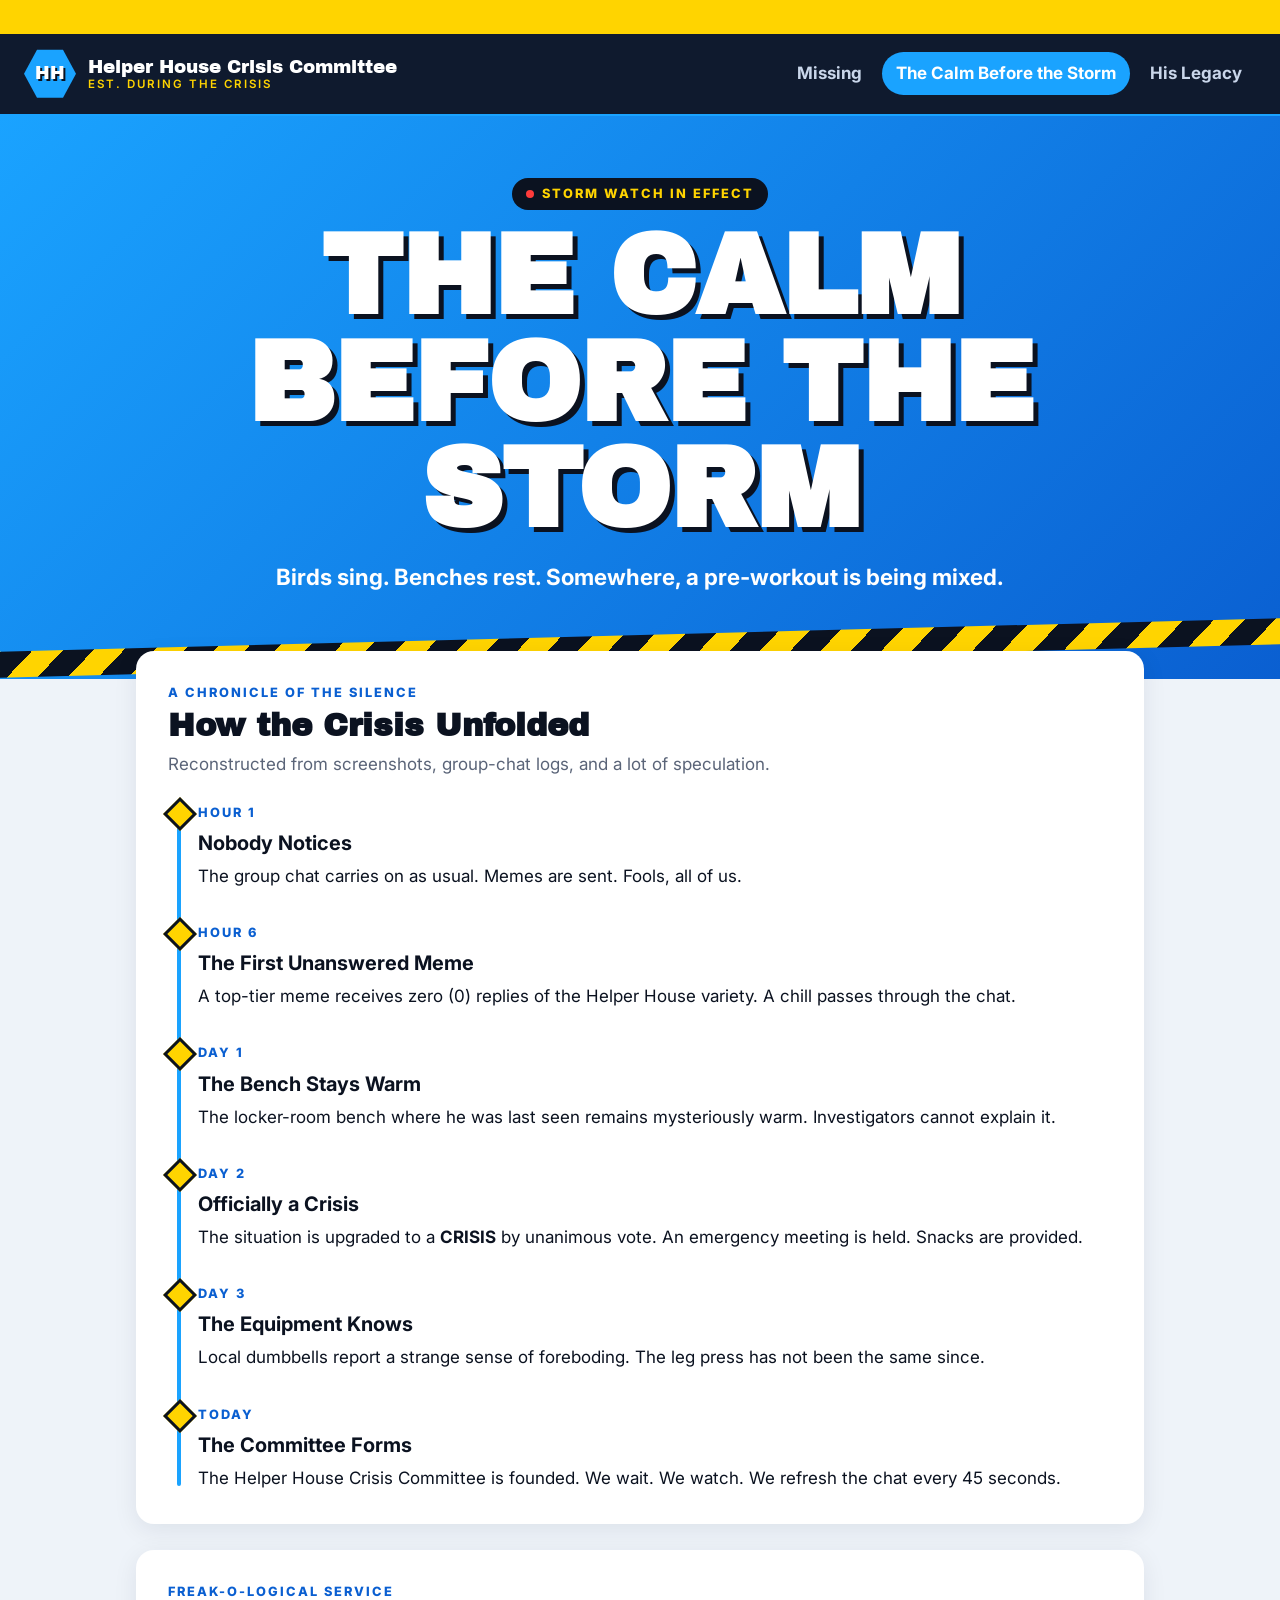
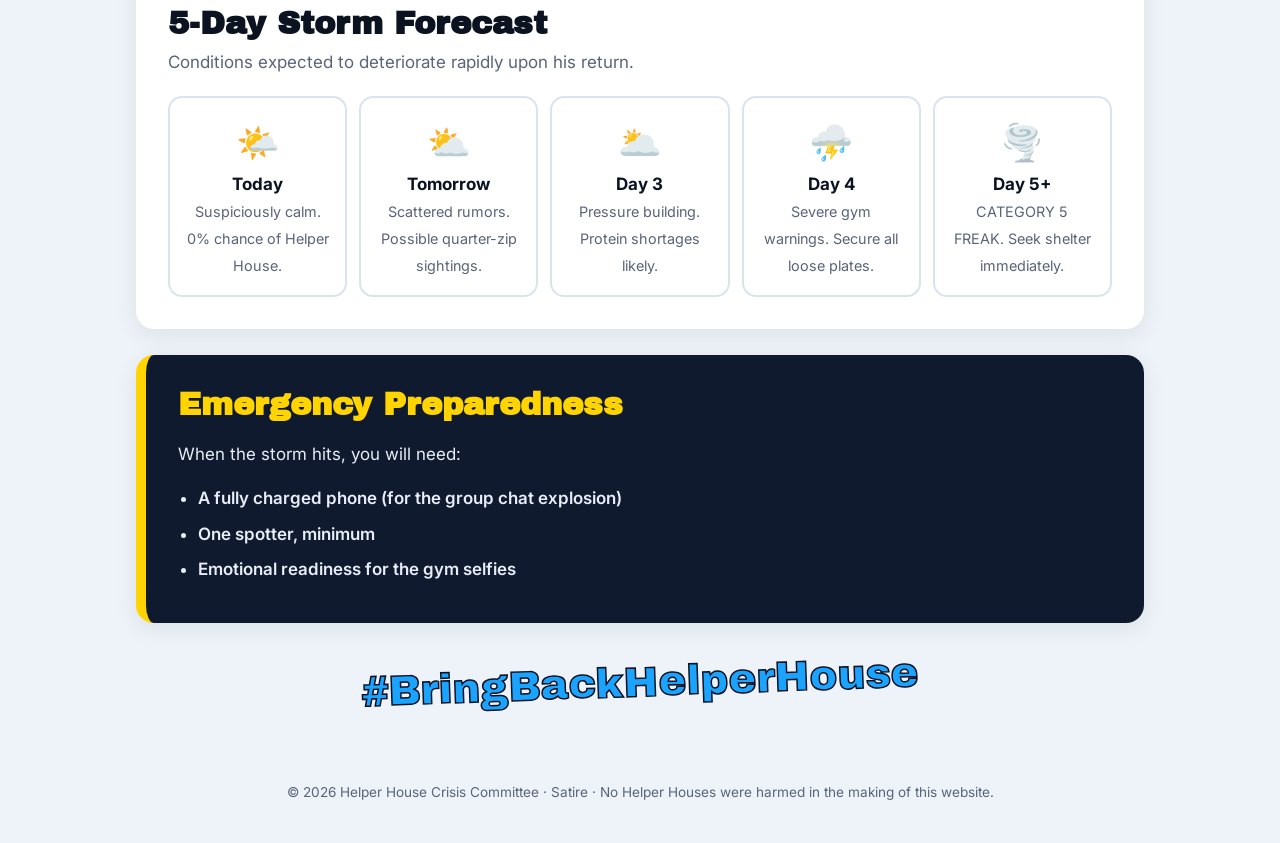
==== calm.html @ 12507d14 "Add files via upload" ====
<!doctype html>
<html lang="en">
<head>
<meta charset="utf-8">
<meta name="viewport" content="width=device-width, initial-scale=1">
<title>The Calm Before the Storm</title>
<link rel="preconnect" href="https://fonts.googleapis.com">
<link href="https://fonts.googleapis.com/css2?family=Archivo+Black&family=Inter:wght@400;600;700;800&family=Playfair+Display:ital@1&display=swap" rel="stylesheet">
<link rel="stylesheet" href="style.css">
</head>
<body>

<div class="ticker"><span>
  ⚠ IT IS QUIET ⚠ TOO QUIET ⚠ SQUAT RACKS TREMBLING IN THREE COUNTIES ⚠ METEOROLOGISTS TRACKING A FREAK FRONT MOVING IN FAST ⚠
</span></div>

<header class="site-header">
  <a class="brand" href="index.html">
    <div class="badge">HH</div>
    <div class="brand-name">Helper House Crisis Committee<small>Est. during the crisis</small></div>
  </a>
  <nav>
    <a href="index.html">Missing</a>
    <a href="calm.html" class="active">The Calm Before the Storm</a>
    <a href="legacy.html">His Legacy</a>
  </nav>
</header>

<section class="hero">
  <div class="status-pill"><span class="dot"></span>STORM WATCH IN EFFECT</div>
  <h1>THE CALM<br>BEFORE THE STORM</h1>
  <p class="sub">Birds sing. Benches rest. Somewhere, a pre-workout is being mixed.</p>
</section>

<main>

  <section class="card">
    <p class="eyebrow">A chronicle of the silence</p>
    <h2>How the Crisis Unfolded</h2>
    <p class="lede">Reconstructed from screenshots, group-chat logs, and a lot of speculation.</p>
    <ul class="timeline">
      <li>
        <span class="when">Hour 1</span>
        <h3>Nobody Notices</h3>
        <p>The group chat carries on as usual. Memes are sent. Fools, all of us.</p>
      </li>
      <li>
        <span class="when">Hour 6</span>
        <h3>The First Unanswered Meme</h3>
        <p>A top-tier meme receives zero (0) replies of the Helper House variety. A chill passes through the chat.</p>
      </li>
      <li>
        <span class="when">Day 1</span>
        <h3>The Bench Stays Warm</h3>
        <p>The locker-room bench where he was last seen remains mysteriously warm. Investigators cannot explain it.</p>
      </li>
      <li>
        <span class="when">Day 2</span>
        <h3>Officially a Crisis</h3>
        <p>The situation is upgraded to a <strong>CRISIS</strong> by unanimous vote. An emergency meeting is held. Snacks are provided.</p>
      </li>
      <li>
        <span class="when">Day 3</span>
        <h3>The Equipment Knows</h3>
        <p>Local dumbbells report a strange sense of foreboding. The leg press has not been the same since.</p>
      </li>
      <li>
        <span class="when">Today</span>
        <h3>The Committee Forms</h3>
        <p>The Helper House Crisis Committee is founded. We wait. We watch. We refresh the chat every 45 seconds.</p>
      </li>
    </ul>
  </section>

  <section class="card">
    <p class="eyebrow">Freak-o-logical Service</p>
    <h2>5-Day Storm Forecast</h2>
    <p class="lede">Conditions expected to deteriorate rapidly upon his return.</p>
    <div class="forecast">
      <div class="day"><div class="icon">🌤️</div><b>Today</b><span>Suspiciously calm. 0% chance of Helper House.</span></div>
      <div class="day"><div class="icon">⛅</div><b>Tomorrow</b><span>Scattered rumors. Possible quarter-zip sightings.</span></div>
      <div class="day"><div class="icon">🌥️</div><b>Day 3</b><span>Pressure building. Protein shortages likely.</span></div>
      <div class="day"><div class="icon">⛈️</div><b>Day 4</b><span>Severe gym warnings. Secure all loose plates.</span></div>
      <div class="day"><div class="icon">🌪️</div><b>Day 5+</b><span>CATEGORY 5 FREAK. Seek shelter immediately.</span></div>
    </div>
  </section>

  <section class="card callout">
    <h2>Emergency Preparedness</h2>
    <p>When the storm hits, you will need:</p>
    <ul class="traits">
      <li>A fully charged phone (for the group chat explosion)</li>
      <li>One spotter, minimum</li>
      <li>Emotional readiness for the gym selfies</li>
    </ul>
  </section>

  <p class="hashtag">#BringBackHelperHouse</p>
</main>

<footer>© 2026 Helper House Crisis Committee · Satire · No Helper Houses were harmed in the making of this website.</footer>
</body>
</html>
---- style.css ----
/* ===== Helper House Crisis Committee — shared styles ===== */
:root {
  --blue: #1aa3ff;        /* quarter-zip blue */
  --blue-deep: #0a5fd1;
  --hazard: #ffd400;      /* caution yellow */
  --ink: #0b1220;
  --navy: #0f1a2e;
  --bg: #eef3f9;
  --card: #ffffff;
  --muted: #5a6478;
  --line: #dbe3ee;
  --radius: 18px;
}
* { box-sizing: border-box; }
html { scroll-behavior: smooth; }
body {
  margin: 0;
  background: var(--bg);
  color: var(--ink);
  font-family: "Inter", system-ui, -apple-system, "Segoe UI", sans-serif;
  font-size: 17px;
  line-height: 1.6;
  overflow-x: hidden;
}
a { color: var(--blue-deep); }

/* ---------- Ticker ---------- */
.ticker {
  background: var(--hazard);
  color: var(--ink);
  font-weight: 800;
  font-size: .85rem;
  letter-spacing: .5px;
  white-space: nowrap;
  overflow: hidden;
  padding: 6px 0;
}
.ticker span { display: inline-block; padding-left: 100%; animation: tick 30s linear infinite; }
@keyframes tick { to { transform: translateX(-100%); } }

/* ---------- Header / nav ---------- */
.site-header {
  background: var(--navy);
  color: #fff;
  display: flex;
  align-items: center;
  justify-content: space-between;
  flex-wrap: wrap;
  gap: 12px;
  padding: 14px 24px;
  position: sticky; top: 0; z-index: 10;
  box-shadow: 0 2px 0 var(--blue);
}
.brand { display: flex; align-items: center; gap: 12px; color: #fff; text-decoration: none; }
.badge {
  width: 52px; height: 52px;
  display: grid; place-items: center;
  background: var(--blue);
  clip-path: polygon(25% 4%, 75% 4%, 100% 50%, 75% 96%, 25% 96%, 0 50%);  /* hexagon */
  font-family: "Archivo Black", Impact, sans-serif;
  font-size: 1.1rem;
  color: #fff;
  text-shadow: 2px 2px 0 var(--ink);
}
.brand-name { font-family: "Archivo Black", Impact, sans-serif; font-size: 1.15rem; line-height: 1.1; }
.brand-name small { display: block; font-family: "Inter", sans-serif; font-weight: 600; font-size: .72rem; color: var(--hazard); letter-spacing: 2px; text-transform: uppercase; }
nav { display: flex; gap: 6px; flex-wrap: wrap; }
nav a {
  color: #c9d6ea; text-decoration: none; font-weight: 700;
  padding: 8px 14px; border-radius: 999px;
  transition: background .2s, color .2s;
}
nav a:hover { color: #fff; background: rgba(255,255,255,.08); }
nav a.active { background: var(--blue); color: #fff; }

/* ---------- Hero ---------- */
.hero {
  position: relative;
  background: linear-gradient(135deg, var(--blue) 0%, var(--blue-deep) 100%);
  color: #fff;
  text-align: center;
  padding: 64px 16px 84px;
  overflow: hidden;
}
.hero::after {               /* caution tape across the bottom */
  content: "";
  position: absolute; left: -5%; right: -5%; bottom: 18px; height: 26px;
  background: repeating-linear-gradient(-45deg, var(--hazard) 0 22px, var(--ink) 22px 44px);
  transform: rotate(-1.5deg);
}
.status-pill {
  display: inline-block;
  background: var(--ink); color: var(--hazard);
  font-weight: 800; font-size: .8rem; letter-spacing: 2px;
  padding: 6px 14px; border-radius: 999px; margin-bottom: 14px;
}
.status-pill .dot { display: inline-block; width: 8px; height: 8px; border-radius: 50%; background: #ff3b3b; margin-right: 8px; animation: blink 1s infinite; }
@keyframes blink { 50% { opacity: .2; } }
.hero h1 {
  font-family: "Archivo Black", Impact, sans-serif;
  font-size: clamp(3rem, 12vw, 7rem);
  line-height: .95;
  margin: 0;
  letter-spacing: -1px;
  text-shadow: 5px 5px 0 var(--ink);
}
.hero p.sub { font-size: clamp(1.05rem, 3vw, 1.4rem); font-weight: 700; margin: 16px 0 0; }

/* ---------- Layout / cards ---------- */
main { max-width: 1040px; margin: -28px auto 0; padding: 0 16px 40px; position: relative; }
.card {
  background: var(--card);
  border-radius: var(--radius);
  padding: 32px;
  margin-bottom: 26px;
  box-shadow: 0 6px 24px rgba(15, 26, 46, .08);
}
.card h2 { font-family: "Archivo Black", Impact, sans-serif; font-size: clamp(1.5rem, 4vw, 2rem); margin: 0 0 6px; line-height: 1.15; }
.card .eyebrow { color: var(--blue-deep); font-weight: 800; letter-spacing: 2px; text-transform: uppercase; font-size: .8rem; margin: 0 0 4px; }
.card .lede { color: var(--muted); margin: 0 0 20px; }

/* Profile */
.profile { display: grid; grid-template-columns: minmax(0, 380px) 1fr; gap: 32px; align-items: start; }
.mugshot {
  position: relative;
  border-radius: 14px;
  overflow: hidden;
  border: 6px solid var(--blue);
  box-shadow: 10px 10px 0 var(--hazard);
  transform: rotate(-1.5deg);
}
.mugshot img { display: block; width: 100%; height: auto; }
.mugshot .qmark {
  position: absolute; inset: 0;
  display: grid; place-items: center;
  font-family: "Archivo Black", Impact, sans-serif;
  font-size: clamp(10rem, 40vw, 20rem);
  line-height: 1;
  color: var(--hazard);
  -webkit-text-stroke: 5px var(--ink);
  text-shadow: 8px 8px 0 var(--ink);
  opacity: .9;
  animation: wobble 2.6s ease-in-out infinite;
  pointer-events: none;
}
@keyframes wobble { 0%,100% { transform: rotate(-6deg) scale(1); } 50% { transform: rotate(5deg) scale(1.06); } }
.mugshot .tag {
  position: absolute; left: 0; right: 0; bottom: 0;
  background: rgba(11, 18, 32, .85); color: #fff;
  text-align: center; font-weight: 800; letter-spacing: 3px; font-size: .8rem; padding: 8px;
}
.facts { width: 100%; border-collapse: collapse; }
.facts th, .facts td { text-align: left; vertical-align: top; padding: 12px 8px; border-bottom: 1px solid var(--line); }
.facts th { width: 38%; font-weight: 800; }

/* Countdown */
.countdown { display: grid; grid-template-columns: repeat(4, 1fr); gap: 12px; text-align: center; }
.unit { background: var(--navy); color: #fff; border-radius: 14px; padding: 18px 6px; border-bottom: 5px solid var(--blue); }
.unit .num { font-family: "Archivo Black", Impact, sans-serif; font-size: clamp(2rem, 7vw, 3.4rem); line-height: 1; font-variant-numeric: tabular-nums; }
.unit .lbl { font-size: .72rem; letter-spacing: 2px; text-transform: uppercase; color: #9fb3d1; margin-top: 6px; }
.returned { display: none; text-align: center; font-family: "Archivo Black", Impact, sans-serif; font-size: clamp(1.4rem, 4vw, 2rem); color: var(--blue-deep); }
.meter { margin-top: 26px; }
.meter-top { display: flex; justify-content: space-between; font-weight: 800; margin-bottom: 6px; gap: 8px; flex-wrap: wrap; }
.meter-bar { height: 22px; border-radius: 999px; background: var(--line); overflow: hidden; }
.meter-fill { height: 100%; width: 0; border-radius: 999px; background: repeating-linear-gradient(-45deg, var(--blue) 0 14px, var(--blue-deep) 14px 28px); transition: width 1s linear; }
.meter small { color: var(--muted); }

/* Lists */
.traits { padding-left: 1.2em; margin: 0; }
.traits li { margin-bottom: 8px; font-weight: 600; }

/* Dark callout */
.callout {
  background: var(--navy);
  color: #e8eef8;
  border-left: 10px solid var(--hazard);
}
.callout h2 { color: var(--hazard); }
.btn {
  display: inline-block;
  background: var(--blue); color: #fff;
  border: 0; border-radius: 12px;
  font: inherit; font-weight: 800;
  padding: 14px 26px;
  cursor: pointer;
  text-decoration: none;
  box-shadow: 0 4px 0 var(--blue-deep);
  transition: transform .1s, box-shadow .1s;
}
.btn:hover { transform: translateY(-2px); box-shadow: 0 6px 0 var(--blue-deep); }
.btn:active { transform: translateY(2px); box-shadow: 0 1px 0 var(--blue-deep); }
.btn.hazard { background: var(--hazard); color: var(--ink); box-shadow: 0 4px 0 #b39500; }
.response { min-height: 1.6em; margin-top: 14px; font-weight: 700; color: var(--hazard); }
.card:not(.callout) .response { color: var(--blue-deep); }

/* Timeline */
.timeline { list-style: none; margin: 0; padding: 0 0 0 30px; position: relative; }
.timeline::before { content: ""; position: absolute; left: 9px; top: 6px; bottom: 6px; width: 4px; background: var(--blue); border-radius: 2px; }
.timeline li { position: relative; padding-bottom: 28px; }
.timeline li:last-child { padding-bottom: 0; }
.timeline li::before {
  content: ""; position: absolute; left: -30px; top: 4px;
  width: 18px; height: 18px; transform: rotate(45deg);
  background: var(--hazard); border: 3px solid var(--ink);
}
.timeline .when { color: var(--blue-deep); font-weight: 800; letter-spacing: 2px; font-size: .8rem; text-transform: uppercase; }
.timeline h3 { margin: 2px 0 4px; font-size: 1.25rem; }
.timeline p { margin: 0; }

/* Weather-style storm forecast */
.forecast { display: grid; grid-template-columns: repeat(auto-fit, minmax(150px, 1fr)); gap: 12px; }
.day { border: 2px solid var(--line); border-radius: 14px; padding: 16px; text-align: center; }
.day .icon { font-size: 2.2rem; }
.day b { display: block; }
.day span { color: var(--muted); font-size: .9rem; }

/* Legacy */
.portrait {
  width: 200px; height: 200px; margin: 0 auto 20px;
  border-radius: 50%; overflow: hidden;
  border: 6px solid var(--blue);
  box-shadow: 0 0 0 6px var(--hazard);
}
.portrait img { width: 100%; height: 100%; object-fit: cover; object-position: 50% 15%; filter: grayscale(1) contrast(1.1); }
.center { text-align: center; }
blockquote.epic {
  font-family: "Playfair Display", Georgia, serif;
  font-style: italic;
  font-size: clamp(1.2rem, 3.4vw, 1.6rem);
  line-height: 1.45;
  max-width: 700px; margin: 0 auto;
}
blockquote.epic cite { display: block; margin-top: 10px; font-size: .9rem; font-style: normal; color: var(--muted); font-family: "Inter", sans-serif; }
.honors { display: grid; grid-template-columns: repeat(auto-fit, minmax(240px, 1fr)); gap: 14px; }
.honor { border-radius: 14px; padding: 18px; background: var(--bg); border-top: 5px solid var(--blue); }
.honor .medal { font-size: 1.8rem; }
.honor b { display: block; margin: 4px 0; }
.candles { font-size: 1.8rem; letter-spacing: 6px; }
.candles span { display: inline-block; animation: flicker 1.4s infinite alternate; }
.candles span:nth-child(2) { animation-delay: .3s; }
.candles span:nth-child(3) { animation-delay: .6s; }
@keyframes flicker { from { opacity: .6; transform: scale(.95); } to { opacity: 1; transform: scale(1.05); } }
.vigil-count { font-family: "Archivo Black", Impact, sans-serif; font-size: 2.4rem; color: var(--blue-deep); }

/* ---------- Footer ---------- */
.hashtag {
  text-align: center;
  font-family: "Archivo Black", Impact, sans-serif;
  font-size: clamp(1.6rem, 6vw, 2.6rem);
  color: var(--blue);
  -webkit-text-stroke: 1.5px var(--ink);
  margin: 10px 0 0;
  transform: rotate(-2deg);
}
footer { text-align: center; color: var(--muted); font-size: .85rem; padding: 26px 16px 40px; }

/* ---------- Responsive ---------- */
@media (max-width: 760px) {
  .site-header { justify-content: center; padding: 12px 16px; }
  .profile { grid-template-columns: 1fr; }
  .mugshot { max-width: 380px; margin: 0 auto; }
  .card { padding: 22px 18px; }
  .countdown { grid-template-columns: repeat(2, 1fr); }
  .facts th { width: 45%; }
}
@media (prefers-reduced-motion: reduce) {
  *, *::before, *::after { animation: none !important; transition: none !important; }
}
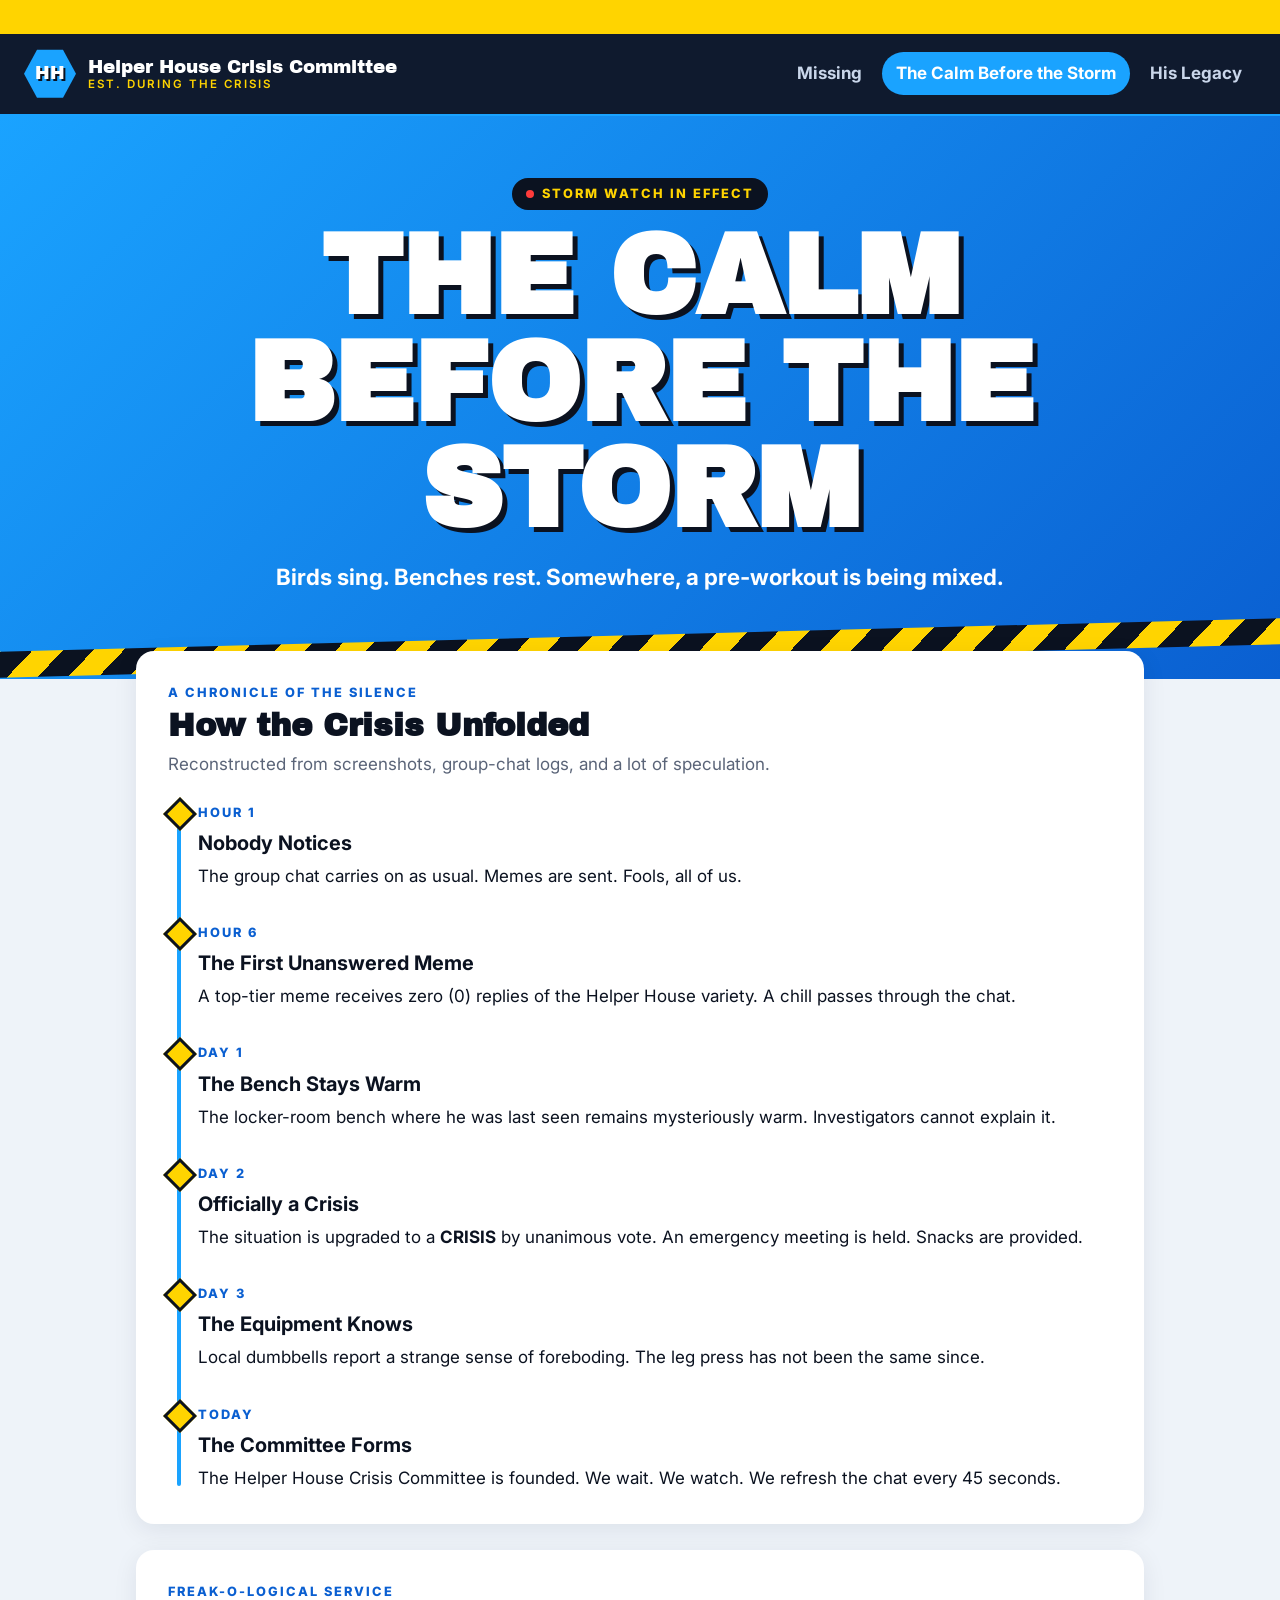
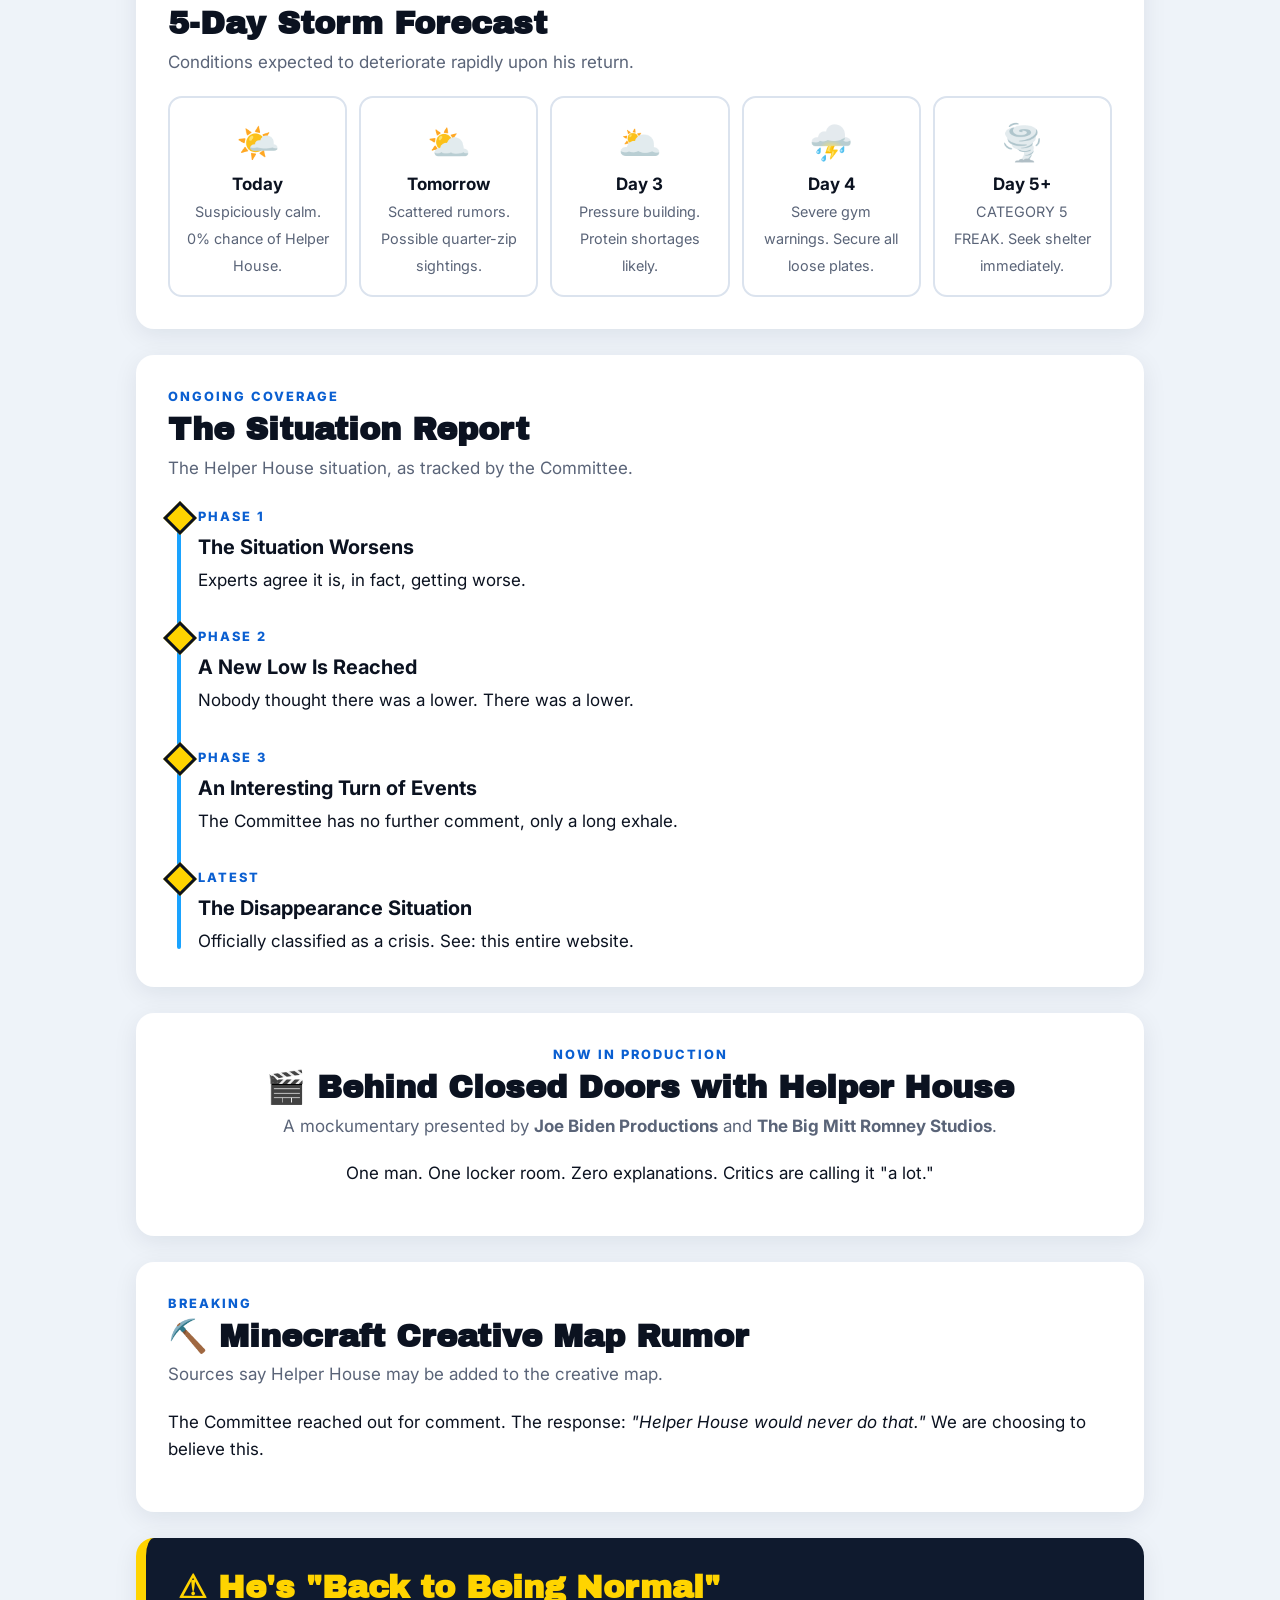
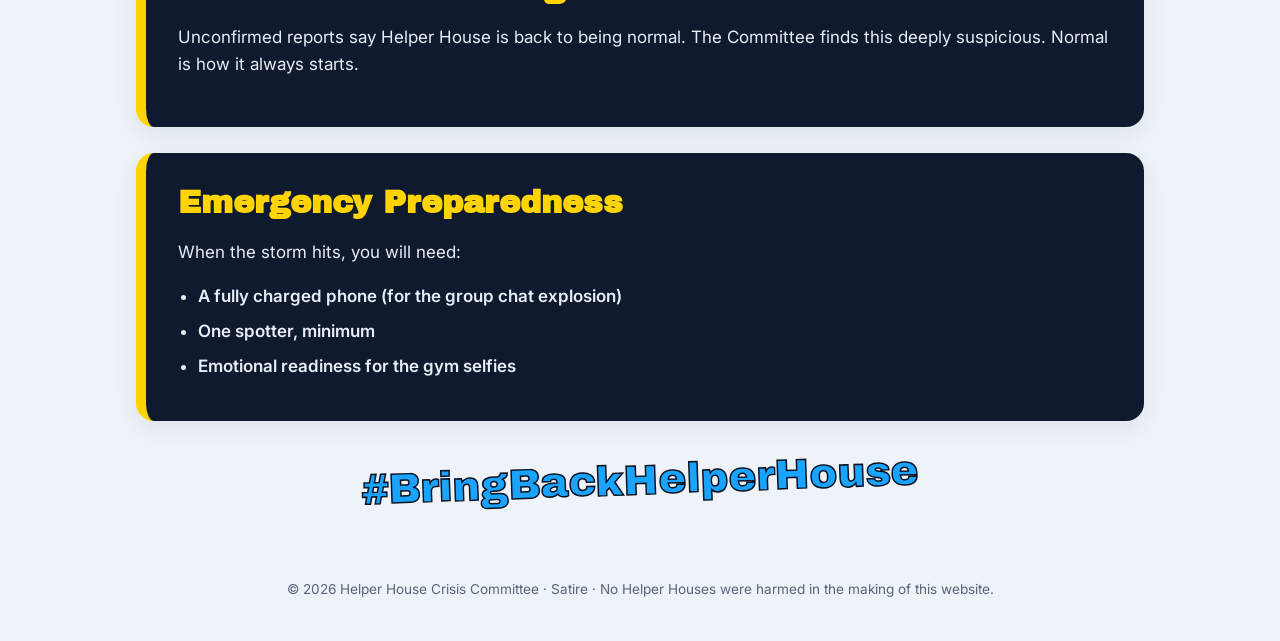
==== commit dfe585ed: "Update calm.html" ====
--- a/calm.html
+++ b/calm.html
@@ -85,6 +85,52 @@
     </div>
   </section>
 
+  <section class="card">
+    <p class="eyebrow">Ongoing Coverage</p>
+    <h2>The Situation Report</h2>
+    <p class="lede">The Helper House situation, as tracked by the Committee.</p>
+    <ul class="timeline">
+      <li>
+        <span class="when">Phase 1</span>
+        <h3>The Situation Worsens</h3>
+        <p>Experts agree it is, in fact, getting worse.</p>
+      </li>
+      <li>
+        <span class="when">Phase 2</span>
+        <h3>A New Low Is Reached</h3>
+        <p>Nobody thought there was a lower. There was a lower.</p>
+      </li>
+      <li>
+        <span class="when">Phase 3</span>
+        <h3>An Interesting Turn of Events</h3>
+        <p>The Committee has no further comment, only a long exhale.</p>
+      </li>
+      <li>
+        <span class="when">Latest</span>
+        <h3>The Disappearance Situation</h3>
+        <p>Officially classified as a crisis. See: this entire website.</p>
+      </li>
+    </ul>
+  </section>
+
+  <section class="card center">
+    <p class="eyebrow">Now in Production</p>
+    <h2>🎬 Behind Closed Doors with Helper House</h2>
+    <p class="lede">A mockumentary presented by <strong>Joe Biden Productions</strong> and <strong>The Big Mitt Romney Studios</strong>.</p>
+    <p>One man. One locker room. Zero explanations. Critics are calling it "a lot."</p>
+  </section>
+
+  <section class="card">
+    <p class="eyebrow">Breaking</p>
+    <h2>⛏️ Minecraft Creative Map Rumor</h2>
+    <p class="lede">Sources say Helper House may be added to the creative map.</p>
+    <p>The Committee reached out for comment. The response: <em>"Helper House would never do that."</em> We are choosing to believe this.</p>
+  </section>
+
+  <section class="card callout">
+    <h2>⚠ He's "Back to Being Normal"</h2>
+    <p>Unconfirmed reports say Helper House is back to being normal. The Committee finds this deeply suspicious. Normal is how it always starts.</p>
+  </section>
   <section class="card callout">
     <h2>Emergency Preparedness</h2>
     <p>When the storm hits, you will need:</p>
